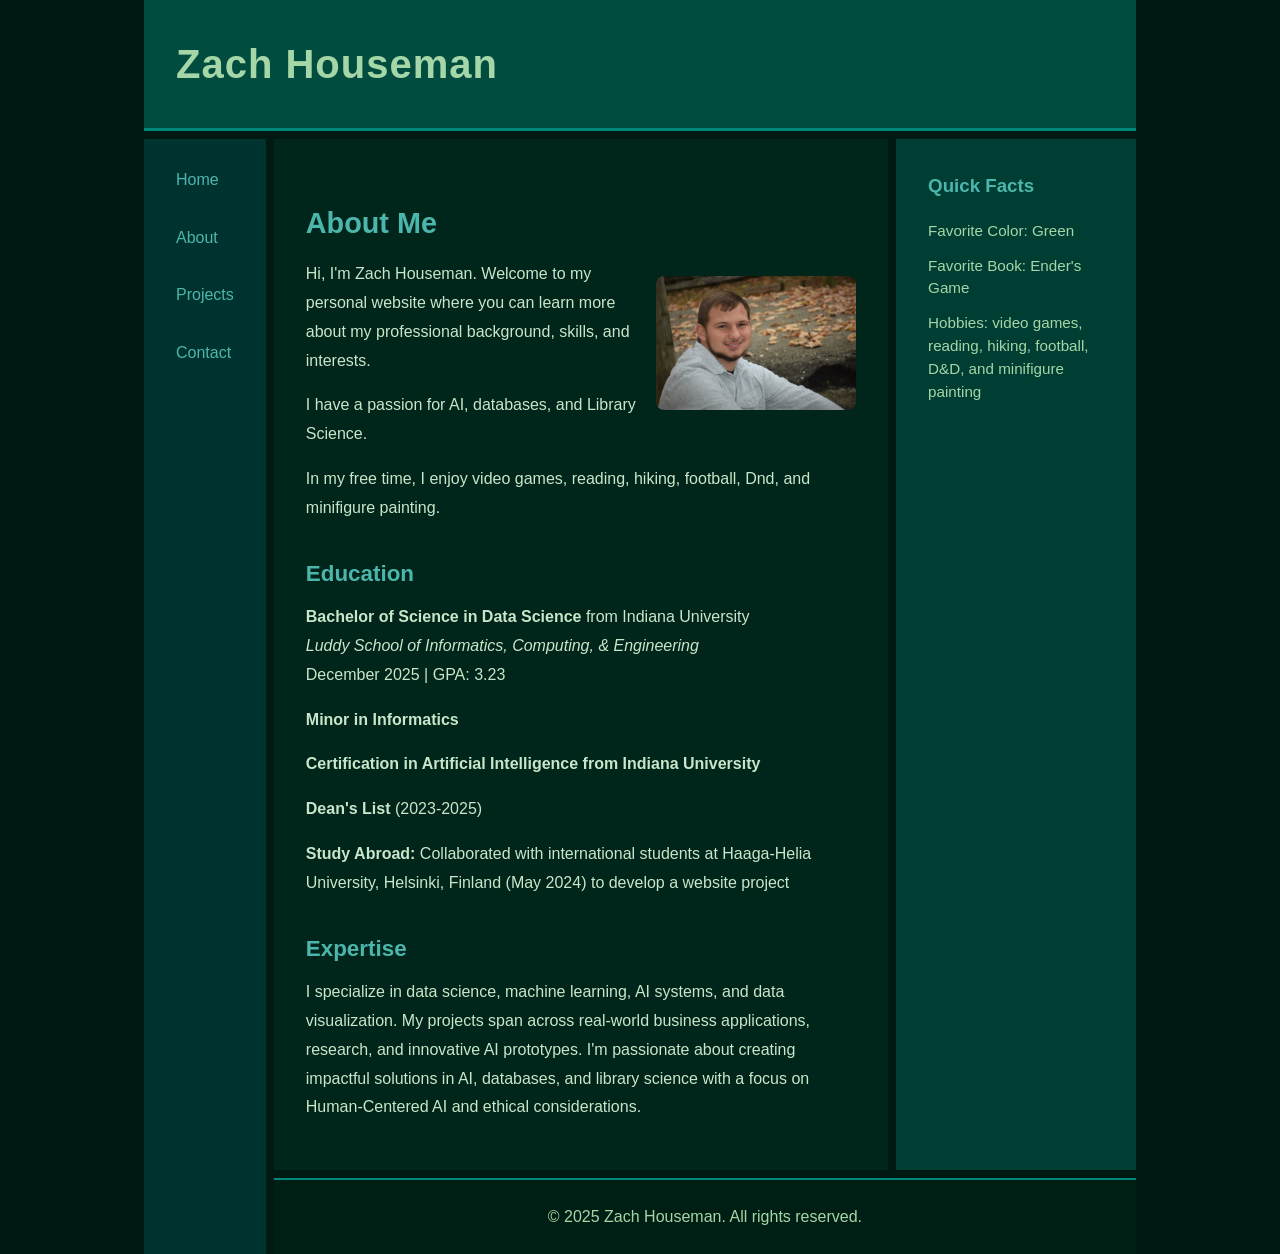
==== about.html @ 5b69716d "testing the layout of website to make function with github pages." ====
<!DOCTYPE html>
<html lang="en">
<head>
    <meta charset="UTF-8">
    <meta name="viewport" content="width=device-width, initial-scale=1.0">
    <title>Zach Houseman - About</title>
    <link rel="stylesheet" href="css/named_grid2.css">
</head>
<body>
    <div class="grid-container">
        <header class="header"><h1>Zach Houseman</h1></header>
        <nav class="nav">
            <ul>
                <li><a href="index.html">Home</a></li>
                <li><a href="about.html">About</a></li>
                <li><a href="projects.html">Projects</a></li>
                <li><a href="contact.html">Contact</a></li>
            </ul>
        </nav>
        <main class="main">
            <h1>About Me</h1>
            <img src="images/z-photo.JPG" alt="Photo of Zach Houseman" style="max-width:200px; height:auto; float:right; margin-left:20px;">

            <p>Hi, I'm Zach Houseman. Welcome to my personal website where you can learn more about my professional background, skills, and interests.</p>
            <p>I have a passion for AI, databases, and Library Science.</p>
            <p>In my free time, I enjoy video games, reading, hiking, football, Dnd, and minifigure painting.</p>
            <h2>Education</h2>
            <p><strong>Bachelor of Science in Data Science</strong> from Indiana University<br>
            <em>Luddy School of Informatics, Computing, & Engineering</em><br>
            December 2025 | GPA: 3.23</p>
            <p><strong>Minor in Informatics</strong></p>
            <p><strong>Certification in Artificial Intelligence from Indiana University</strong></p>
            <p><strong>Dean's List</strong> (2023-2025)</p>
            <p><strong>Study Abroad:</strong> Collaborated with international students at Haaga-Helia University, Helsinki, Finland (May 2024) to develop a website project</p>
            <h2>Expertise</h2>
            <p>I specialize in data science, machine learning, AI systems, and data visualization. My projects span across real-world business applications, research, and innovative AI prototypes. I'm passionate about creating impactful solutions in AI, databases, and library science with a focus on Human-Centered AI and ethical considerations.</p>
        </main>
        <aside class="sidebar">
            <h3>Quick Facts</h3>
            <p>Favorite Color: Green</p>
            <p>Favorite Book: Ender's Game</p>
            <p>Hobbies: video games, reading, hiking, football, D&D, and minifigure painting</p>
        </aside>
        <footer class="footer">© 2025 Zach Houseman. All rights reserved.</footer>
    </div>
</body>
</html>
---- css/named_grid2.css ----
* {
    margin: 0;
    padding: 0;
    box-sizing: border-box;
}

html {
    font-family: 'Segoe UI', Tahoma, Geneva, Verdana, sans-serif;
    line-height: 1.6;
}

header {
    grid-area: header;
    background-color: #004d40;
    color: #A5D6A7;
    padding: 2em;
    border-bottom: 3px solid #00897b;
}

header h1 {
    font-size: 2.5em;
    font-weight: 600;
    letter-spacing: 1px;
}

nav {
    grid-area: nav;
    background-color: #00332f;
    color: #80CBC4;
    padding: 1em;
}

main {
    grid-area: main;
    background-color: #00251a;
    color: #C8E6C9;
    padding: 2em;
}

main h1, main h2 {
    margin-top: 1em;
    margin-bottom: 0.5em;
    color: #4DB6AC;
    font-size: 1.8em;
}

main h2 {
    font-size: 1.4em;
    margin-top: 1.5em;
}

main p {
    margin-bottom: 1em;
    line-height: 1.8;
}

aside {
    grid-area: aside;
    background-color: #003d33;
    color: #A5D6A7;
    padding: 2em;
}

aside h2, aside h3 {
    color: #4DB6AC;
    margin-bottom: 1em;
}

aside h4 {
    color: #80CBC4;
    margin-top: 1em;
    margin-bottom: 0.5em;
    font-size: 0.95em;
}

aside p {
    font-size: 0.95em;
    margin-bottom: 0.8em;
    line-height: 1.5;
}

footer {
    grid-area: footer;
    background-color: #001f14;
    color: #A5D6A7;
    padding: 1.5em;
    text-align: center;
    border-top: 2px solid #00897b;
}

.grid-container {
    display: grid;
    grid-template-areas:
        'header header header header header header'
        'nav nav main main main aside'
        'nav nav main main main aside'
        'nav nav footer footer footer footer';
    grid-gap: .5em;
    max-width: 62em;
    margin: auto;
}

ul {
    display: flex;
    flex-direction: column;
    gap: 0.5em;
}

ul li {
    list-style-type: none;
    color: #80CBC4;
}

ul li a {
    display: block;
    padding: 0.75em 1em;
    border-radius: 4px;
    transition: all 0.3s ease;
}

ul li a:hover {
    background-color: #00544f;
    text-decoration: none;
    transform: scale(1.03);
}

ul li a {
    transition: transform 0.2s ease, background-color 0.3s ease;
}

a {
    color: #4DB6AC;
    text-decoration: none;
}

a:hover {
    text-decoration: underline;
}

img {
    border-radius: 8px;
    margin: 1em 0;
}

form {
    display: flex;
    flex-direction: column;
    gap: 1em;
    margin-top: 1.5em;
}

label {
    font-weight: 600;
    color: #4DB6AC;
}

input, textarea {
    padding: 0.75em;
    border: 1px solid #00897b;
    background-color: #002d25;
    color: #C8E6C9;
    border-radius: 4px;
    font-family: inherit;
    font-size: 1em;
}

input:focus, textarea:focus {
    outline: none;
    border-color: #4DB6AC;
    background-color: #003d33;
}

button {
    padding: 0.75em 1.5em;
    background-color: #00897b;
    color: #00251a;
    border: none;
    border-radius: 4px;
    font-weight: 600;
    cursor: pointer;
    transition: all 0.3s ease;
    font-size: 1em;
}

button:hover {
    background-color: #00b8a9;
    transform: translateY(-2px);
    box-shadow: 0 4px 8px rgba(0, 0, 0, 0.3);
}

button:active {
    transform: translateY(0);
}

.project-item {
    margin: 2em 0;
    padding: 1.5em;
    background-color: #003d33;
    border-left: 4px solid #00897b;
    border-radius: 4px;
}

/* Project image gallery */
.project-gallery {
    display: grid;
    grid-template-columns: repeat(auto-fit, minmax(160px, 1fr));
    gap: 0.75em;
    margin-top: 1em;
}

.project-gallery img {
    width: 100%;
    height: auto;
    display: block;
    border-radius: 6px;
    border: 1px solid rgba(77,182,172,0.12);
}

.project-gallery img:hover {
    transform: translateY(-4px);
    box-shadow: 0 8px 20px rgba(0,0,0,0.45);
}
body {
    background-color: #001a13;
}

/* FIRST BREAK POINT === tablet */
@media only screen and (max-width: 900px) {
    .grid-container {
        display: grid;
        grid-template-areas:
            'nav nav nav nav nav nav'
            'header header header header header header'
            'main main main main aside aside'
            'footer footer footer footer footer footer';
        grid-gap: .5em;
    }

    ul li {
        display: inline-block;
    }
}

/* SECOND BREAK POINT === mobile */
@media only screen and (max-width: 600px) {
    .grid-container {
        display: grid;
        grid-template-areas:
            'nav nav nav nav nav nav'
            'header header header header header header'
            'main main main main main main'
            'aside aside aside aside aside aside'
            'footer footer footer footer footer footer';
        grid-gap: .5em;
    }

    ul li {
        display: inline-block;
    }
}
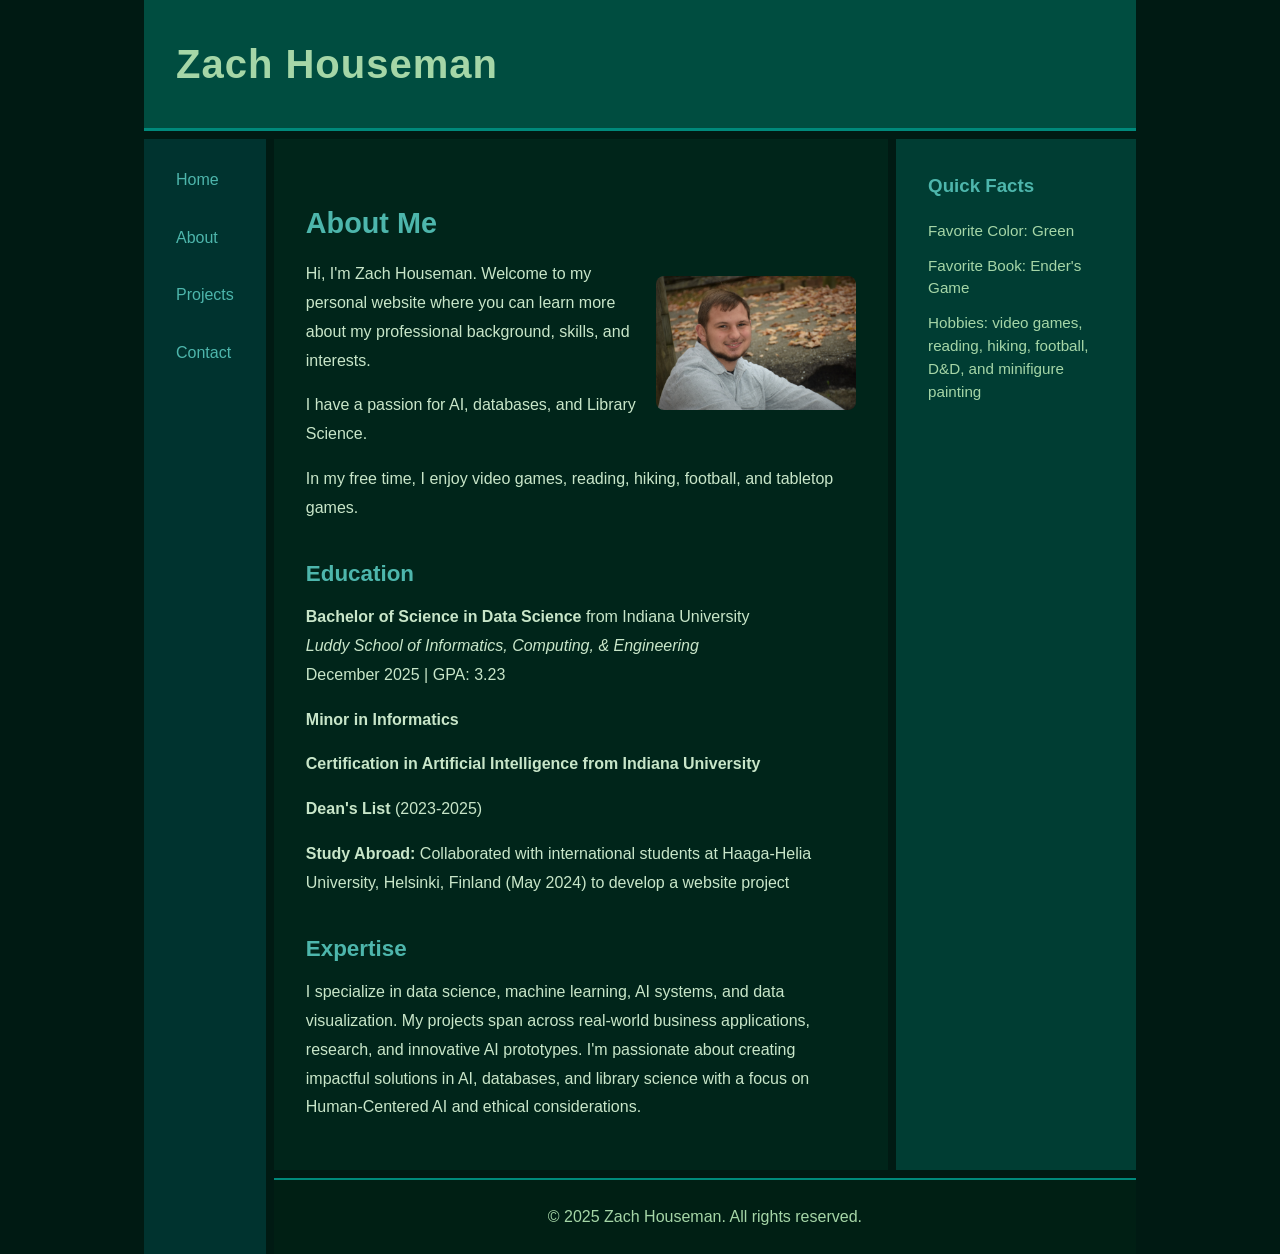
==== commit 91983462: "miscellaneous changes to about and contact pages" ====
--- a/about.html
+++ b/about.html
@@ -23,7 +23,7 @@
 
             <p>Hi, I'm Zach Houseman. Welcome to my personal website where you can learn more about my professional background, skills, and interests.</p>
             <p>I have a passion for AI, databases, and Library Science.</p>
-            <p>In my free time, I enjoy video games, reading, hiking, football, Dnd, and minifigure painting.</p>
+            <p>In my free time, I enjoy video games, reading, hiking, football, and tabletop games.</p>
             <h2>Education</h2>
             <p><strong>Bachelor of Science in Data Science</strong> from Indiana University<br>
             <em>Luddy School of Informatics, Computing, & Engineering</em><br>
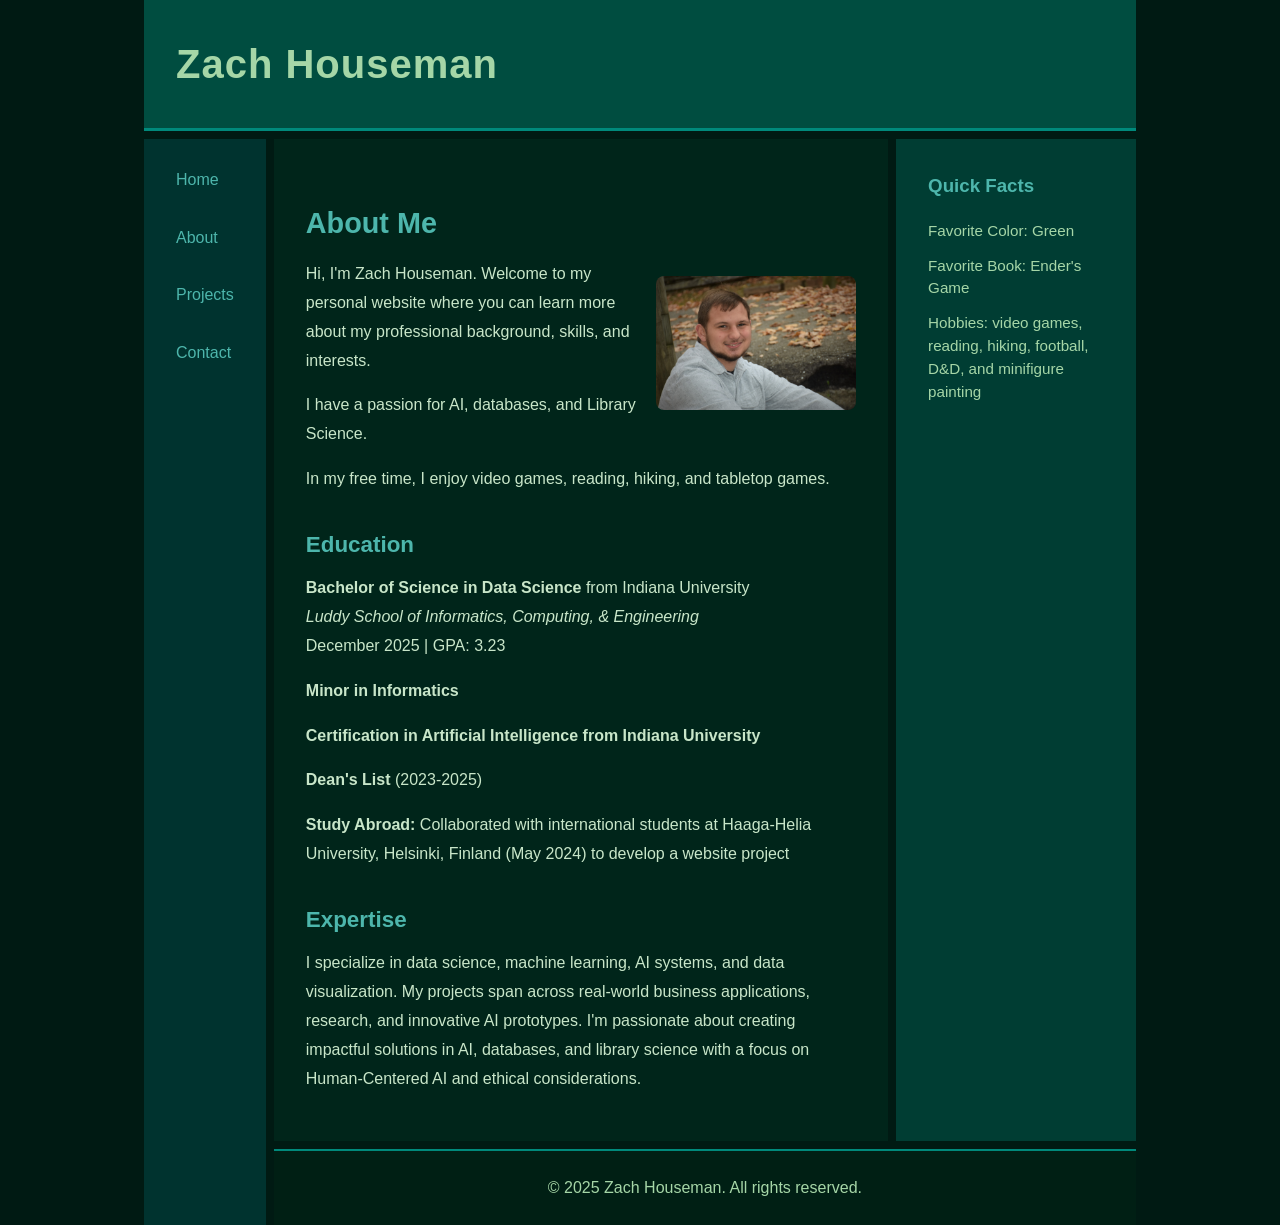
==== commit 10512083: "Included new section. (How I Can Help Your Business)" ====
--- a/about.html
+++ b/about.html
@@ -23,7 +23,7 @@
 
             <p>Hi, I'm Zach Houseman. Welcome to my personal website where you can learn more about my professional background, skills, and interests.</p>
             <p>I have a passion for AI, databases, and Library Science.</p>
-            <p>In my free time, I enjoy video games, reading, hiking, football, and tabletop games.</p>
+            <p>In my free time, I enjoy video games, reading, hiking, and tabletop games.</p>
             <h2>Education</h2>
             <p><strong>Bachelor of Science in Data Science</strong> from Indiana University<br>
             <em>Luddy School of Informatics, Computing, & Engineering</em><br>
